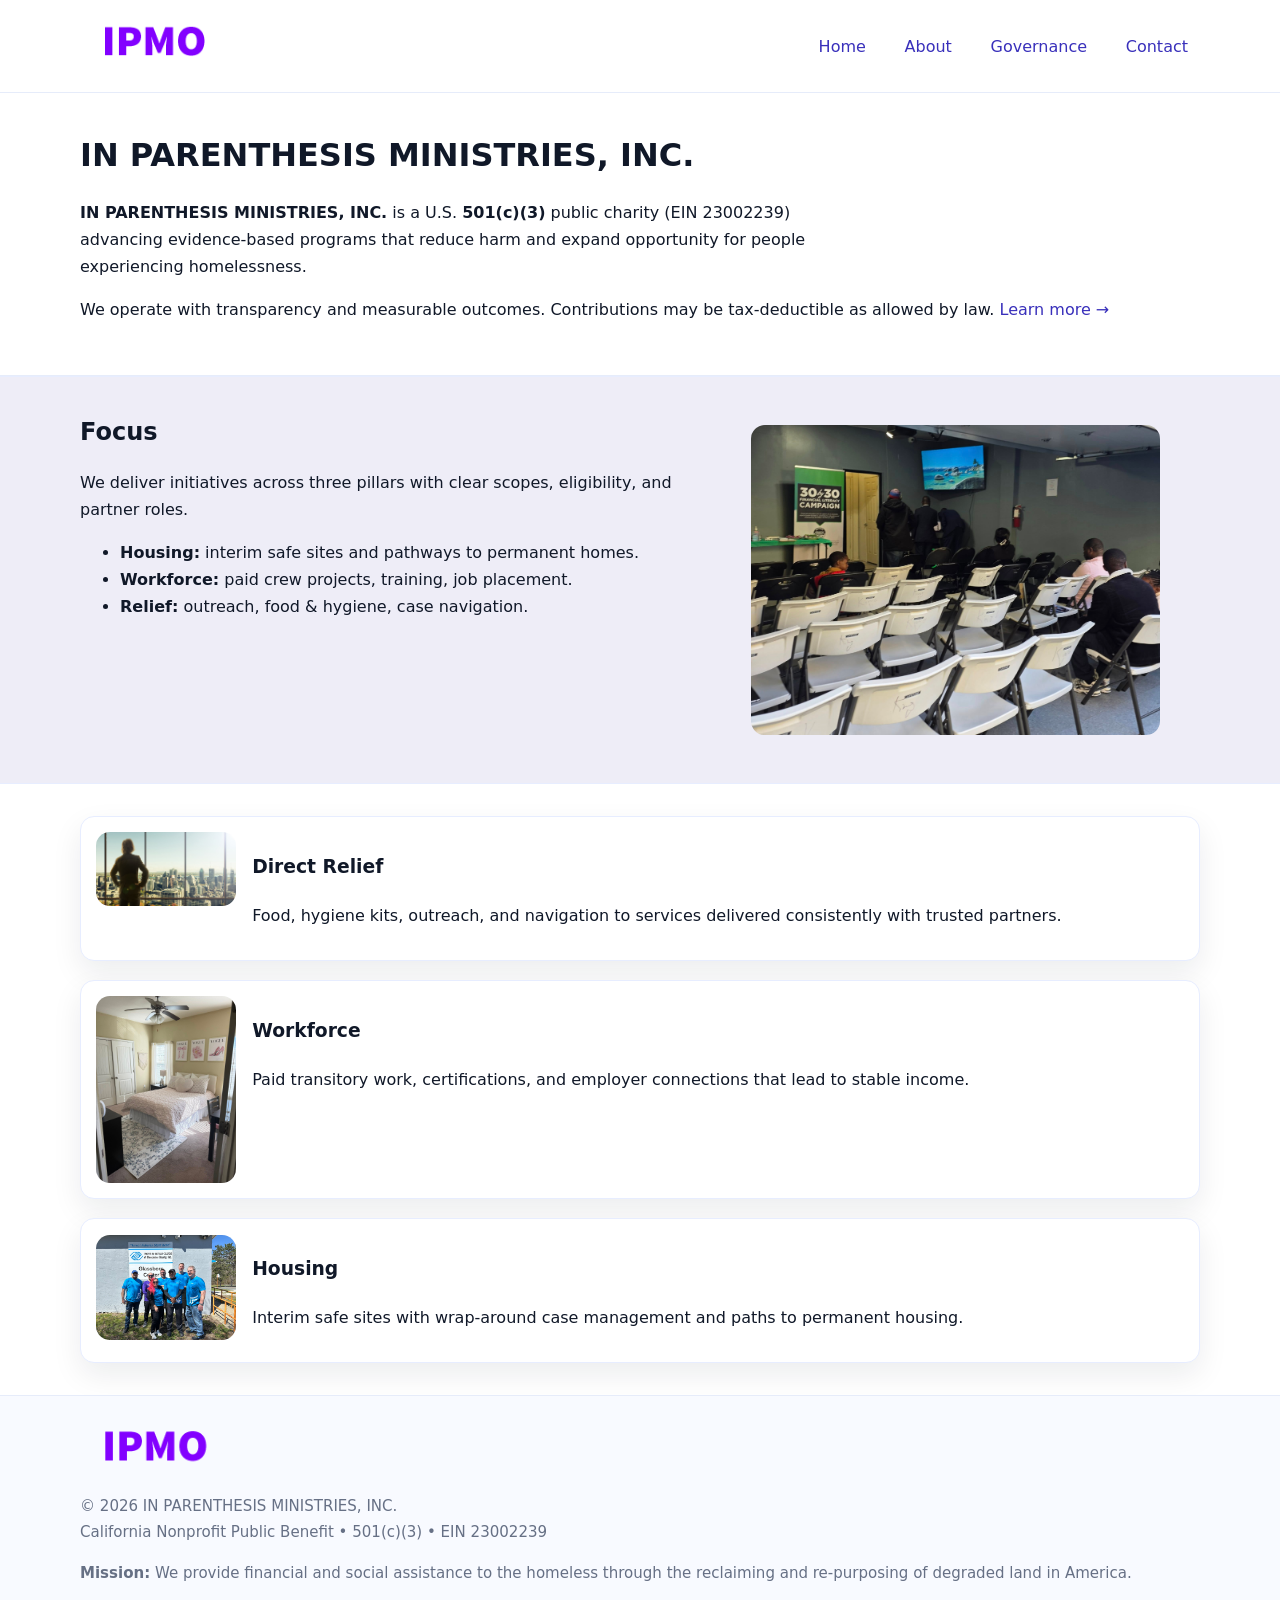
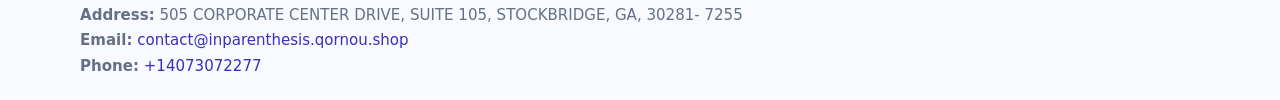
==== index.html @ 63e70d22 "Initial commit" ====
<!doctype html>
<html lang="en">
<head>
<meta charset="utf-8"/><meta name="viewport" content="width=device-width,initial-scale=1"/>
<title>IN PARENTHESIS MINISTRIES, INC. – Nonprofit • 2025</title>
<link rel="stylesheet" href="assets/styles.css"/><link rel="icon" href="images/logo.png">
<meta name="data-ein" content="23002239"><meta name="data-name" content="IN PARENTHESIS MINISTRIES, INC.">
<meta name="data-email" content="contact@inparenthesis.qornou.shop"><meta name="data-phone" content="+14073072277">
<meta name="data-address" content="505 CORPORATE CENTER DRIVE, SUITE 105, STOCKBRIDGE, GA, 30281-
7255"><meta name="data-map" content="505+CORPORATE+CENTER+DRIVE,+SUITE+105,+STOCKBRIDGE,+GA,+30281-+7255">
  <meta name="description" content="Dedicated to community services, education, and direct relief, IN PARENTHESIS MINISTRIES, INC.">
</head>
<body>
<div style="position:absolute;left:-9999px;top:-9999px;opacity:0" data-uniq="{{UNIQUE_BLOB}}">
  <span>Dedicated to community services, education, and direct relief, IN PARENTHESIS MINISTRIES, INC.</span><svg width="12" height="12" viewBox="0 0 12 12" xmlns="http://www.w3.org/2000/svg"><circle cx="6" cy="6" r="5" fill="#047857"/></svg><img src="images/jobs.jpg" width="1" height="1" alt="" loading="lazy"/>
</div>

<header>
  <div class="header-wrap">
    <a href="index.html"><img src="images/logo.png" alt="IN PARENTHESIS MINISTRIES, INC. logo" style="width:148px"></a>
    <nav>
      <a class="active" href="index.html">Home</a>
      <a href="about.html">About</a>
      <a href="governance.html">Governance</a>
      <a href="contact.html">Contact</a>
    </nav>
  </div>
</header>

<main>
  <section class="ce0543c53f3">
    <div class="container">
      <h1>IN PARENTHESIS MINISTRIES, INC.</h1>
      <p class="c5cd99841a8">
        <strong>IN PARENTHESIS MINISTRIES, INC.</strong> is a U.S. <strong>501(c)(3)</strong> public charity (EIN 23002239) advancing evidence-based programs that reduce harm and expand opportunity for people experiencing homelessness.
      </p>
      <p>
        We operate with transparency and measurable outcomes. Contributions may be tax-deductible as allowed by law.
        <a href="about.html">Learn more →</a>
      </p>
    </div>
  </section>

  <section class="section tint">
    <div class="container grid two">
      <div>
        <h2>Focus</h2>
        <p>We deliver initiatives across three pillars with clear scopes, eligibility, and partner roles.</p>
        <ul>
          <li><strong>Housing:</strong> interim safe sites and pathways to permanent homes.</li>
          <li><strong>Workforce:</strong> paid crew projects, training, job placement.</li>
          <li><strong>Relief:</strong> outreach, food & hygiene, case navigation.</li>
        </ul>
      </div>
      <figure><img src="images/hero.jpg" alt="Program highlight"></figure>
    </div>
  </section>

  <section class="section">
    <div class="container list grid">
      <div class="item">
        <img src="images/relief.jpg" alt="">
        <div>
          <h3>Direct Relief</h3>
          <p>Food, hygiene kits, outreach, and navigation to services delivered consistently with trusted partners.</p>
        </div>
      </div>
      <div class="item">
        <img src="images/jobs.jpg" alt="">
        <div>
          <h3>Workforce</h3>
          <p>Paid transitory work, certifications, and employer connections that lead to stable income.</p>
        </div>
      </div>
      <div class="item">
        <img src="images/land.jpg" alt="">
        <div>
          <h3>Housing</h3>
          <p>Interim safe sites with wrap-around case management and paths to permanent housing.</p>
        </div>
      </div>
    </div>
  </section>

  <footer class="footer">
    <div class="container grid">
      <div><img src="images/logo.png" alt="" style="width:150px;margin-bottom:.6rem">
        <div class="small">© <span id="year"></span> IN PARENTHESIS MINISTRIES, INC.</div>
        <div class="small">California Nonprofit Public Benefit • 501(c)(3) • EIN 23002239</div>
      </div>
      <div><div class="small"><strong>Mission:</strong> We provide financial and social assistance to the homeless through the reclaiming and re-purposing of degraded land in America.</div></div>
      <div><div class="small"><strong>Address:</strong> 505 CORPORATE CENTER DRIVE, SUITE 105, STOCKBRIDGE, GA, 30281-
7255<br><strong>Email:</strong> <a href="mailto:contact@inparenthesis.qornou.shop">contact@inparenthesis.qornou.shop</a><br><strong>Phone:</strong> <a href="tel:+14073072277">+14073072277</a></div></div>
    </div>
  </footer>
</main>

<!-- color/skin script -->
<script>(function(){function g(n){const e=document.querySelector('meta[name="'+n+'"]');return e?e.content:''}
function h(s){let x=2166136261>>>0;for(let i=0;i<s.length;i++){x^=s.charCodeAt(i);x=(x*16777619)>>>0}return x>>>0}
let k=(g('data-ein')||'').replace(/\D+/g,'');if(!k)k=g('data-name')||location.hostname||'d';
const key=h(String(k)),H=key%360,S=55+(key%20),L=46;
const r=document.documentElement;r.style.setProperty('--brand',`hsl(${H} ${S}% ${L}%)`);
r.style.setProperty('--brand-ink',`hsl(${H} ${Math.min(95,S+10)}% ${Math.max(22,L-18)}%)`);
r.style.setProperty('--soft',`hsl(${H} ${Math.max(40,S-25)}% 95%)`);
const y=document.getElementById('year'); if(y) y.textContent=new Date().getFullYear();})();</script>
</body>
</html>
---- assets/styles.css ----
:root{
  --ink:#101828; --muted:#667085; --paper:#fff; --line:#e6ecfa;
  --brand:#2256d8; --brand-ink:#143a9a; --soft:#eef3ff;
  --radius:18px; --shadow:0 12px 30px rgba(16,24,40,.08)
}
*{box-sizing:border-box}
html,body{height:100%}
body{
  margin:0;background:var(--paper);color:var(--ink);
  font-family:Inter,system-ui,-apple-system,Segoe UI,Roboto,Arial,sans-serif;
  line-height:1.7
}
a{color:var(--brand);text-decoration:none}
a:hover{text-decoration:underline}
img{max-width:100%;display:block;border-radius:14px}

header{position:sticky;top:0;background:#fff;border-bottom:1px solid var(--line);z-index:10}
.header-wrap{width:min(1120px,94%);margin:0 auto;display:flex;align-items:center;justify-content:space-between;padding:.8rem 0}
.header-wrap nav a{margin-left:.6rem;padding:.5rem .75rem;border-radius:10px}
.header-wrap nav a:hover{background:var(--soft);text-decoration:none}

main{min-height:100svh;display:flex;flex-direction:column}
.container{width:min(1120px,94%);margin-inline:auto}
.section{padding:2rem 0}
.ce0543c53f3{padding:2.2rem 0;border-bottom:1px solid var(--line)}
h1{font-size:2rem;margin:0 0 .2rem 0}
h2{font-size:1.5rem;margin:.2rem 0 .6rem}
.c5cd99841a8{max-width:78ch}

.grid{display:grid;gap:1.2rem}
.two{grid-template-columns:1fr}
.list .item{
  display:grid;grid-template-columns:140px 1fr;gap:1rem;
  background:#fff;border:1px solid #e7edff;border-radius:14px;padding:.95rem;box-shadow:var(--shadow)
}

.tint{background:var(--soft);border-top:1px solid #e7edff;border-bottom:1px solid #e7edff}

.c482ad4e3d6{display:grid;grid-template-columns:1fr;gap:.9rem}
label{display:grid;gap:.35rem;font-weight:600}
input,textarea{
  width:100%;padding:.75rem .85rem;border:1px solid #d8e2fb;border-radius:12px;
  font:inherit
}
input:focus,textarea:focus{outline:2px solid var(--soft);border-color:var(--brand)}
.cca9f400780{display:inline-block;padding:.75rem 1rem;border:1px solid #d8e2fb;border-radius:12px;background:#fff}
.cca9f400780:hover{box-shadow:var(--shadow);text-decoration:none}
.btn-primary{background:var(--brand);border-color:var(--brand);color:#fff}

.map-embed iframe{width:100%;aspect-ratio:16/9;border:0;border-radius:16px;box-shadow:var(--shadow)}
.small{color:var(--muted);font-size:.94rem}

.footer{border-top:1px solid var(--line);background:#f8faff;margin-top:auto}
.footer .grid{display:grid;grid-template-columns:1fr;gap:1rem;padding:1.3rem 0}

@media(min-width:900px){
  .two{grid-template-columns:1.25fr 1fr}
}
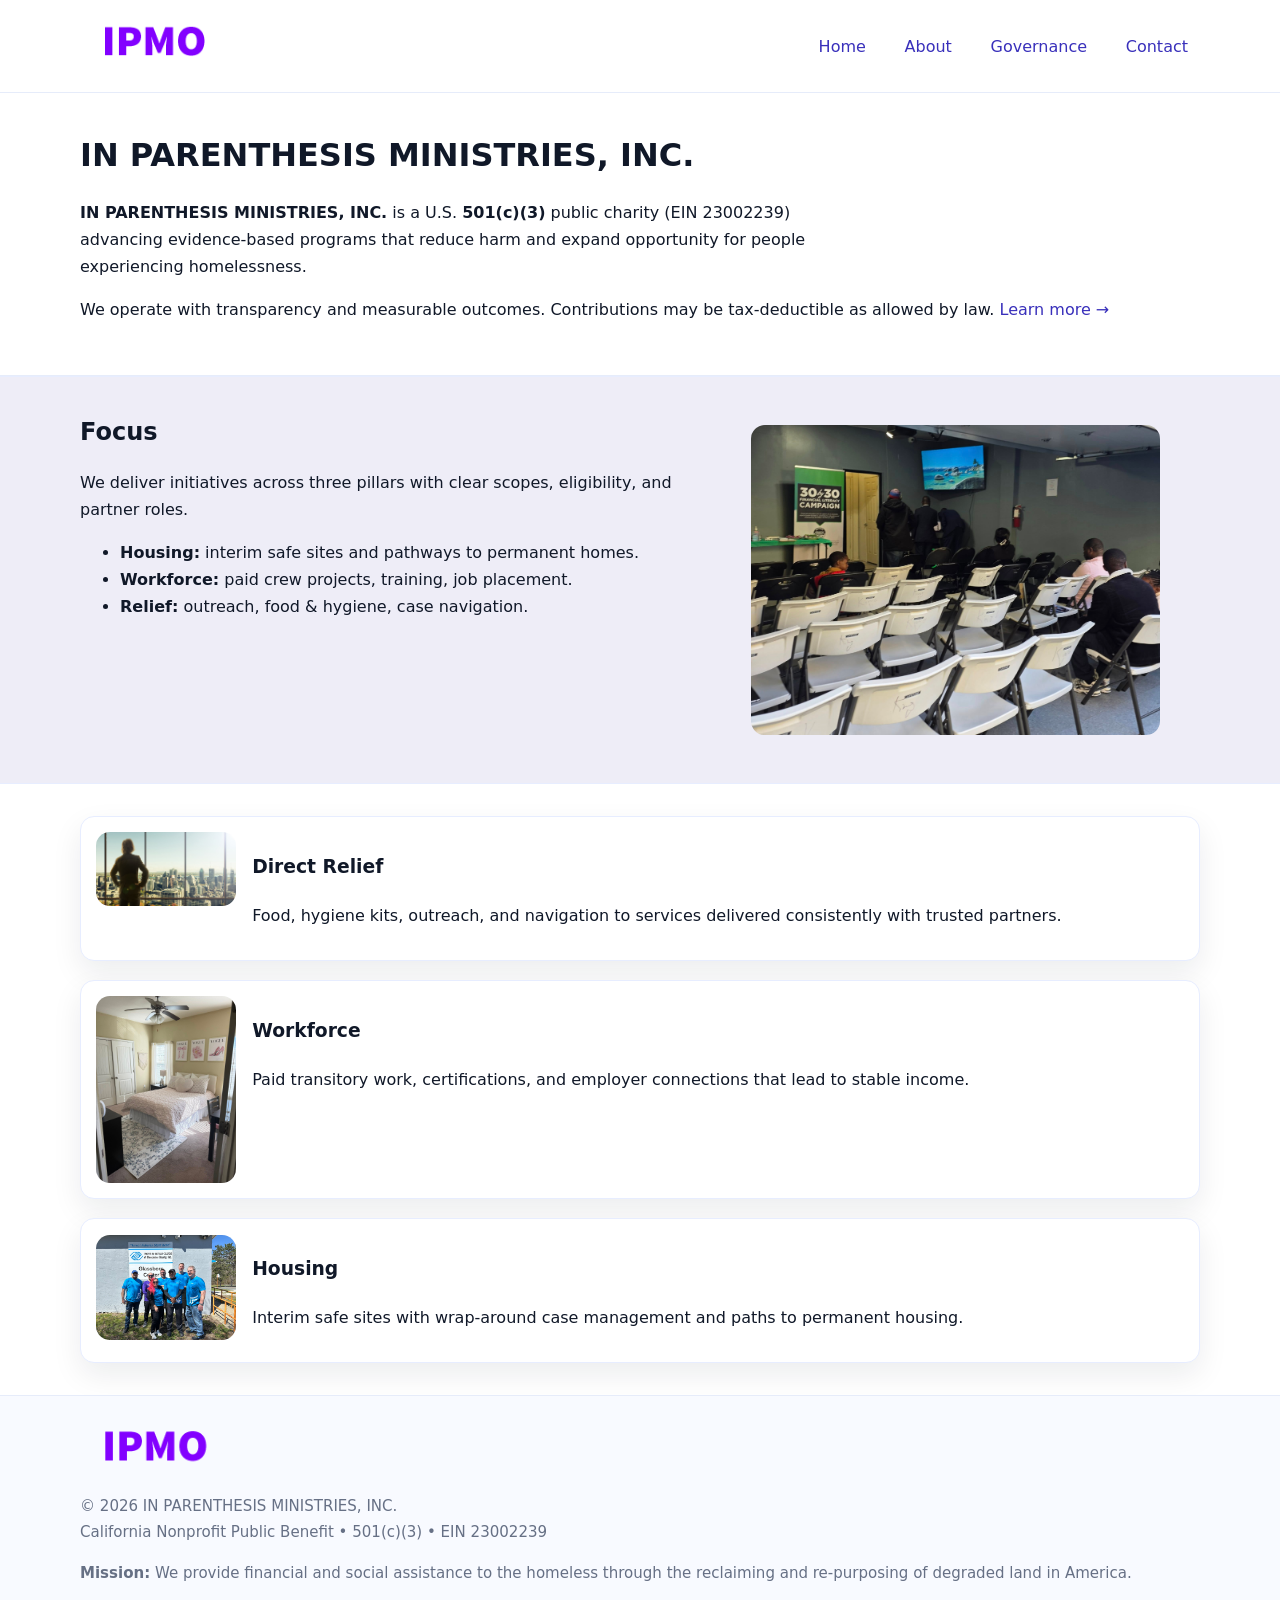
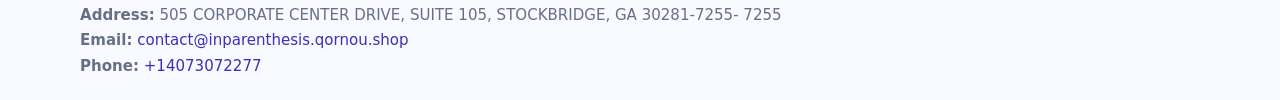
==== commit 2cc91e42: "Safe replace address only" ====
--- a/index.html
+++ b/index.html
@@ -6,7 +6,7 @@
 <link rel="stylesheet" href="assets/styles.css"/><link rel="icon" href="images/logo.png">
 <meta name="data-ein" content="23002239"><meta name="data-name" content="IN PARENTHESIS MINISTRIES, INC.">
 <meta name="data-email" content="contact@inparenthesis.qornou.shop"><meta name="data-phone" content="+14073072277">
-<meta name="data-address" content="505 CORPORATE CENTER DRIVE, SUITE 105, STOCKBRIDGE, GA, 30281-
+<meta name="data-address505 CORPORATE CENTER DRIVE, SUITE 105, STOCKBRIDGE, GA 30281-7255-
 7255"><meta name="data-map" content="505+CORPORATE+CENTER+DRIVE,+SUITE+105,+STOCKBRIDGE,+GA,+30281-+7255">
   <meta name="description" content="Dedicated to community services, education, and direct relief, IN PARENTHESIS MINISTRIES, INC.">
 </head>
@@ -89,7 +89,7 @@
         <div class="small">California Nonprofit Public Benefit • 501(c)(3) • EIN 23002239</div>
       </div>
       <div><div class="small"><strong>Mission:</strong> We provide financial and social assistance to the homeless through the reclaiming and re-purposing of degraded land in America.</div></div>
-      <div><div class="small"><strong>Address:</strong> 505 CORPORATE CENTER DRIVE, SUITE 105, STOCKBRIDGE, GA, 30281-
+      <div><div class="small"><strong>Address:</strong> 505 CORPORATE CENTER DRIVE, SUITE 105, STOCKBRIDGE, GA 30281-7255-
 7255<br><strong>Email:</strong> <a href="mailto:contact@inparenthesis.qornou.shop">contact@inparenthesis.qornou.shop</a><br><strong>Phone:</strong> <a href="tel:+14073072277">+14073072277</a></div></div>
     </div>
   </footer>
